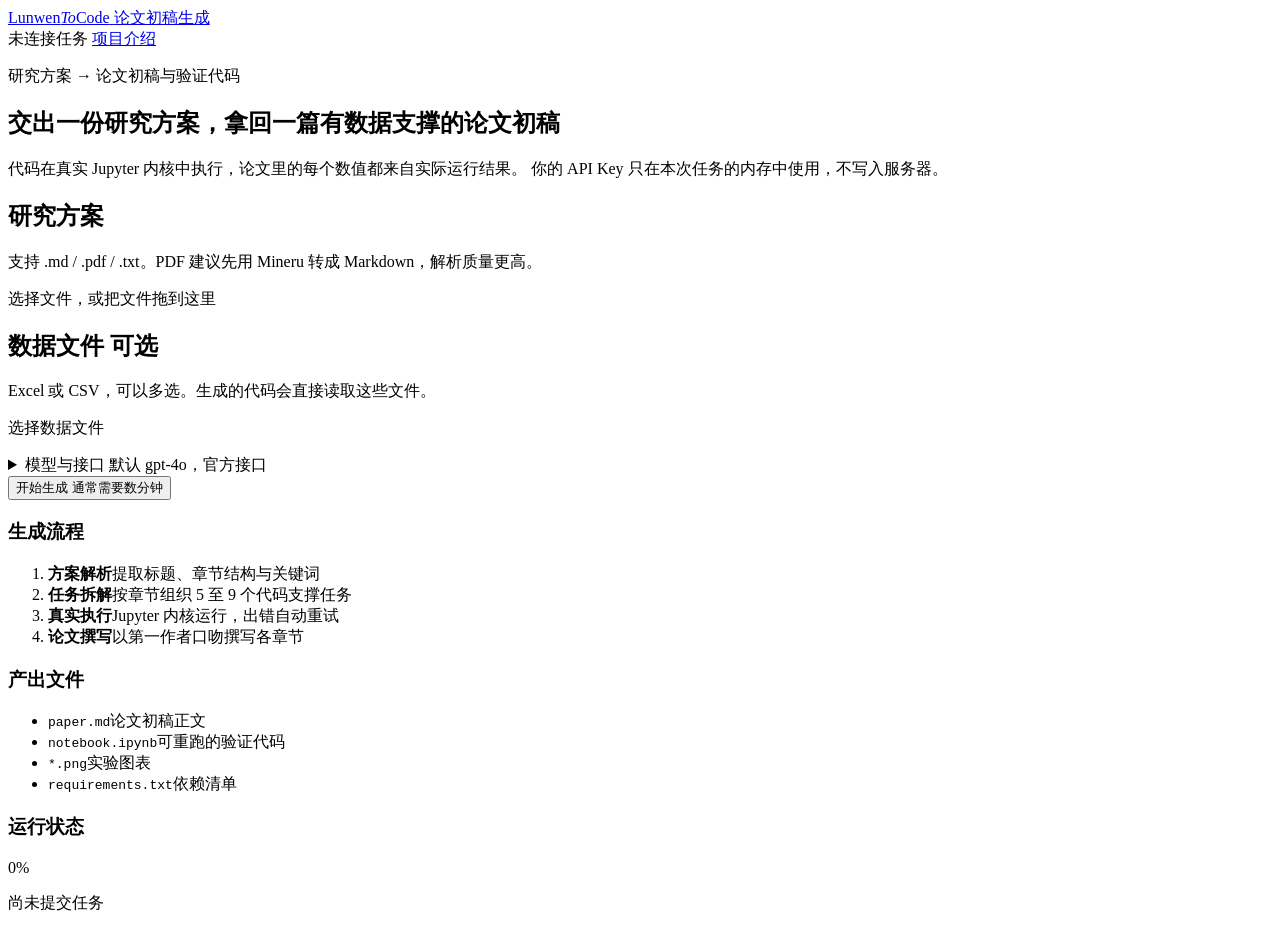
==== web/index.html @ e1cb53be "update" ====
<!DOCTYPE html>
<html lang="zh-CN">
<head>
<meta charset="UTF-8">
<meta name="viewport" content="width=device-width, initial-scale=1.0">
<title>LunwenToCode — 论文初稿生成</title>
<link rel="stylesheet" href="/static/style.css">
</head>
<body>

<header class="masthead">
  <div class="wrap masthead-inner">
    <a class="wordmark" href="/">
      <span class="wordmark-name">Lunwen<em>To</em>Code</span>
      <span class="wordmark-tag">论文初稿生成</span>
    </a>
    <div class="masthead-right">
      <span class="conn" id="conn"><i></i>未连接任务</span>
      <a class="mastnav-link" href="/site/index.html">项目介绍</a>
    </div>
  </div>
</header>

<main class="wrap sheet">

  <!-- ============ 提交 ============ -->
  <section class="pane" id="pane-setup">
    <div class="headline">
      <p class="headline-kicker"><span class="k-rule"></span>研究方案 → 论文初稿与验证代码</p>
      <h1>交出一份研究方案，拿回一篇有数据支撑的论文初稿</h1>
      <p class="headline-lede">
        代码在真实 Jupyter 内核中执行，论文里的每个数值都来自实际运行结果。
        你的 API Key 只在本次任务的内存中使用，不写入服务器。
      </p>
    </div>

    <div class="columns">
      <!-- 主栏 -->
      <div class="main-col">
        <form class="form" id="form" autocomplete="off">

          <div class="block">
            <h2 class="block-title">研究方案</h2>
            <p class="block-note">支持 .md / .pdf / .txt。PDF 建议先用 Mineru 转成 Markdown，解析质量更高。</p>

            <div class="drop" id="drop-proposal" tabindex="0" role="button" aria-label="选择研究方案文件">
              <input type="file" id="proposal" name="proposal" accept=".md,.markdown,.pdf,.txt" hidden>
              <div class="drop-inner">
                <span class="drop-label">选择文件，或把文件拖到这里</span>
              </div>
            </div>
            <p class="chosen" id="picked-proposal" hidden></p>
          </div>

          <div class="block">
            <h2 class="block-title">数据文件 <span class="mark-optional">可选</span></h2>
            <p class="block-note">Excel 或 CSV，可以多选。生成的代码会直接读取这些文件。</p>

            <div class="drop drop-quiet" id="drop-data" tabindex="0" role="button" aria-label="选择数据文件">
              <input type="file" id="data_files" name="data_files" accept=".xlsx,.xls,.csv" multiple hidden>
              <div class="drop-inner">
                <span class="drop-label">选择数据文件</span>
              </div>
            </div>
            <ul class="chosen-list" id="picked-data"></ul>
          </div>

          <details class="block block-fold" id="adv">
            <summary>
              <span class="fold-label">模型与接口</span>
              <span class="fold-note">默认 gpt-4o，官方接口</span>
            </summary>
            <div class="fold-body">
              <div class="row">
                <div class="col">
                  <label for="api_key">API Key <span class="mark-required">必填</span></label>
                  <input type="password" id="api_key" name="api_key" placeholder="sk-..." autocomplete="off">
                </div>
                <div class="col">
                  <label for="site_token">访问令牌 <span class="mark-optional">站点启用时需要</span></label>
                  <input type="password" id="site_token" name="site_token" placeholder="X-Access-Token" autocomplete="off">
                  <p class="field-note">存在本机浏览器，不会提交给模型服务商</p>
                </div>
              </div>
              <div class="col">
                <label for="base_url">Base URL <span class="mark-optional">可选</span></label>
                <input type="text" id="base_url" name="base_url" placeholder="https://api.openai.com/v1">
              </div>
              <div class="row row-3">
                <div class="col">
                  <label for="analyzer_model">分析模型</label>
                  <input type="text" id="analyzer_model" name="analyzer_model" placeholder="gpt-4o">
                </div>
                <div class="col">
                  <label for="coder_model">代码模型</label>
                  <input type="text" id="coder_model" name="coder_model" placeholder="gpt-4o">
                </div>
                <div class="col">
                  <label for="writer_model">写作模型 <span class="mark-optional">留空同分析模型</span></label>
                  <input type="text" id="writer_model" name="writer_model" placeholder="">
                </div>
              </div>
            </div>
          </details>

          <div class="submit-row">
            <button type="submit" class="go" id="submit">
              <span class="go-label">开始生成</span>
              <span class="go-note">通常需要数分钟</span>
            </button>
            <p class="form-error" id="form-error" hidden></p>
          </div>
        </form>

        <!-- ===== 运行日志 ===== -->
        <div class="log-block" id="log-block" hidden>
          <div class="log-head">
            <h2 class="block-title">执行记录</h2>
            <div class="log-tools">
              <span class="log-state" id="run-state">准备中</span>
              <button class="text-btn" id="btn-copy-log" type="button">复制</button>
            </div>
          </div>
          <div class="log" id="log"></div>
        </div>

        <!-- ===== 结果 ===== -->
        <div class="result" id="result-panel" hidden>
          <div class="result-head">
            <div>
              <h2 class="block-title">论文初稿</h2>
              <p class="result-title" id="result-title"></p>
            </div>
            <button class="text-btn strong" id="btn-download" type="button">下载项目包</button>
          </div>

          <nav class="tabs">
            <button class="tab active" data-tab="paper" type="button">正文</button>
            <button class="tab" data-tab="files" type="button">文件</button>
            <button class="tab" data-tab="meta" type="button">任务信息</button>
          </nav>

          <div class="tab-body" id="tab-paper"><article class="paper" id="paper"></article></div>
          <div class="tab-body" id="tab-files" hidden><ul class="files" id="files"></ul></div>
          <div class="tab-body" id="tab-meta" hidden><dl class="meta" id="meta"></dl></div>
        </div>
      </div>

      <!-- 边栏 -->
      <aside class="side-col">
        <section class="side-block">
          <h3 class="side-title">生成流程</h3>
          <ol class="flow">
            <li><b>方案解析</b><span>提取标题、章节结构与关键词</span></li>
            <li><b>任务拆解</b><span>按章节组织 5 至 9 个代码支撑任务</span></li>
            <li><b>真实执行</b><span>Jupyter 内核运行，出错自动重试</span></li>
            <li><b>论文撰写</b><span>以第一作者口吻撰写各章节</span></li>
          </ol>
        </section>

        <section class="side-block">
          <h3 class="side-title">产出文件</h3>
          <ul class="outs">
            <li><code>paper.md</code><span>论文初稿正文</span></li>
            <li><code>notebook.ipynb</code><span>可重跑的验证代码</span></li>
            <li><code>*.png</code><span>实验图表</span></li>
            <li><code>requirements.txt</code><span>依赖清单</span></li>
          </ul>
        </section>

        <section class="side-block">
          <h3 class="side-title">运行状态</h3>
          <div class="meter">
            <div class="meter-track"><div class="meter-fill" id="bar-fill"></div></div>
            <span class="meter-num" id="bar-num">0%</span>
          </div>
          <p class="side-note" id="run-task-id">尚未提交任务</p>
        </section>
      </aside>
    </div>

    <button class="back" id="btn-back" type="button" hidden>新建一个任务</button>
  </section>

</main>

<div class="toast" id="toast" hidden></div>

<script src="/static/app.js"></script>
</body>
</html>
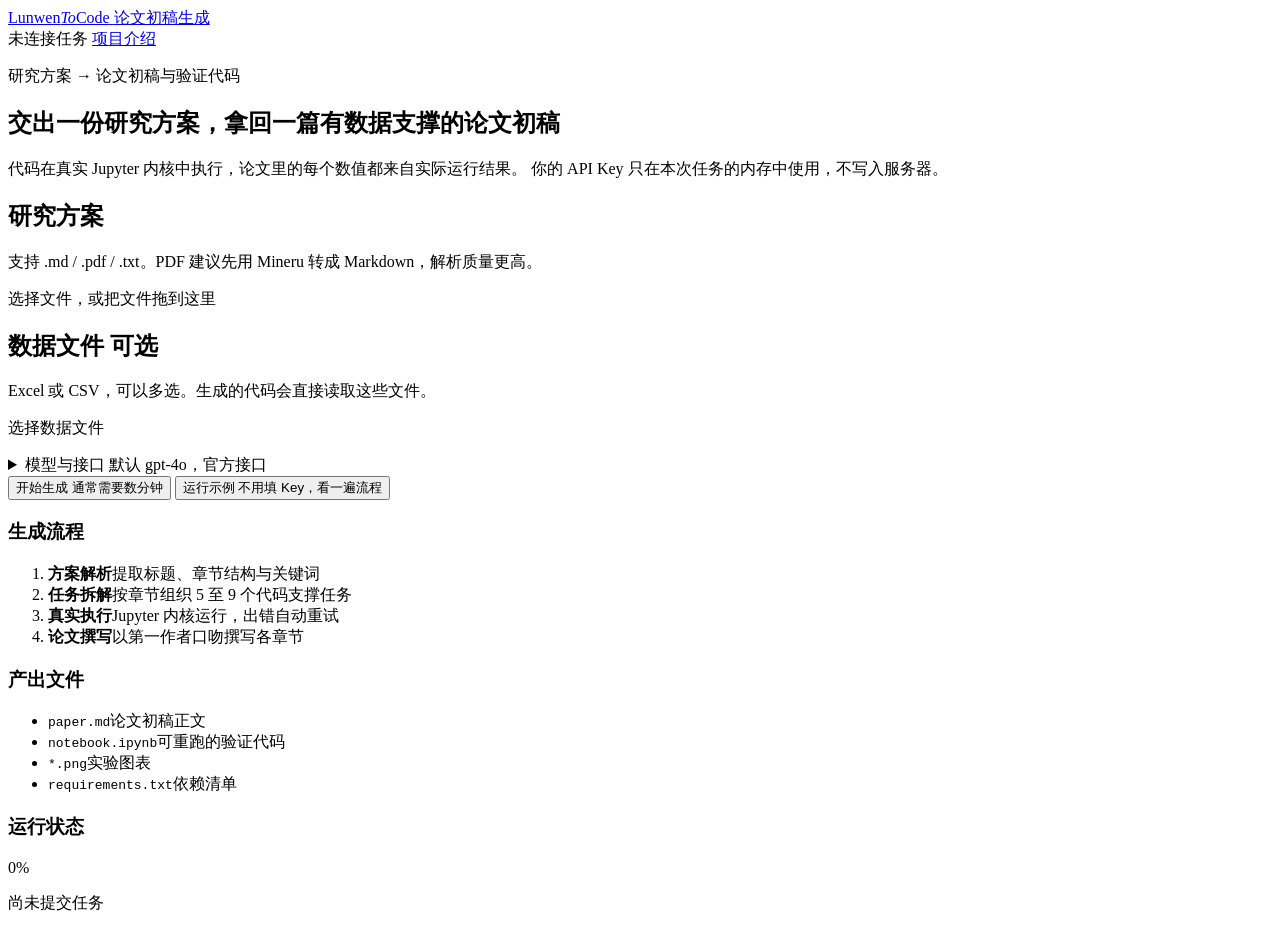
==== commit bcbb02af: "update" ====
--- a/web/index.html
+++ b/web/index.html
@@ -4,6 +4,7 @@
 <meta charset="UTF-8">
 <meta name="viewport" content="width=device-width, initial-scale=1.0">
 <title>LunwenToCode — 论文初稿生成</title>
+<link rel="stylesheet" href="/static/vendor/katex.min.css">
 <link rel="stylesheet" href="/static/style.css">
 </head>
 <body>
@@ -108,6 +109,10 @@
               <span class="go-label">开始生成</span>
               <span class="go-note">通常需要数分钟</span>
             </button>
+            <button type="button" class="go go-quiet" id="btn-demo">
+              <span class="go-label">运行示例</span>
+              <span class="go-note">不用填 Key，看一遍流程</span>
+            </button>
             <p class="form-error" id="form-error" hidden></p>
           </div>
         </form>
@@ -131,7 +136,10 @@
               <h2 class="block-title">论文初稿</h2>
               <p class="result-title" id="result-title"></p>
             </div>
-            <button class="text-btn strong" id="btn-download" type="button">下载项目包</button>
+            <div class="result-tools">
+              <span class="demo-flag" id="demo-flag" hidden>示例</span>
+              <button class="text-btn strong" id="btn-download" type="button">下载项目包</button>
+            </div>
           </div>
 
           <nav class="tabs">
@@ -186,6 +194,7 @@
 
 <div class="toast" id="toast" hidden></div>
 
+<script src="/static/vendor/katex.min.js"></script>
 <script src="/static/app.js"></script>
 </body>
 </html>
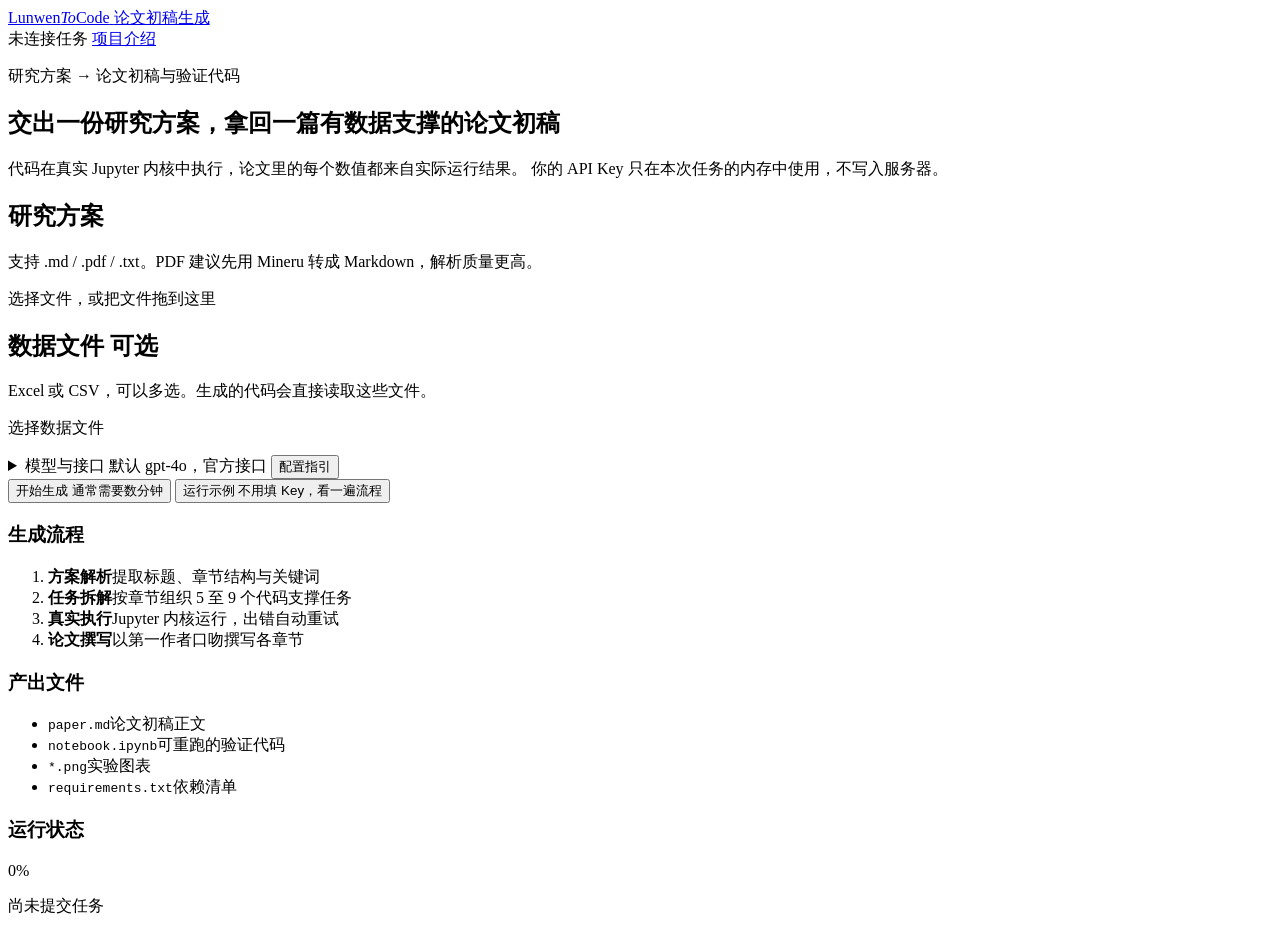
==== commit 9474753f: "update" ====
--- a/web/index.html
+++ b/web/index.html
@@ -70,17 +70,19 @@
             <summary>
               <span class="fold-label">模型与接口</span>
               <span class="fold-note">默认 gpt-4o，官方接口</span>
+              <button type="button" class="fold-act" id="btn-config">配置指引</button>
             </summary>
             <div class="fold-body">
               <div class="row">
                 <div class="col">
                   <label for="api_key">API Key <span class="mark-required">必填</span></label>
                   <input type="password" id="api_key" name="api_key" placeholder="sk-..." autocomplete="off">
-                </div>
-                <div class="col">
-                  <label for="site_token">访问令牌 <span class="mark-optional">站点启用时需要</span></label>
+                  <p class="field-note">只保存在本机浏览器，不会提交给模型服务商</p>
+                </div>
+                <div class="col">
+                  <label for="site_token">访问令牌 <span class="mark-optional" id="token-state">站点启用时需要</span></label>
                   <input type="password" id="site_token" name="site_token" placeholder="X-Access-Token" autocomplete="off">
-                  <p class="field-note">存在本机浏览器，不会提交给模型服务商</p>
+                  <p class="field-note" id="token-note">存在本机浏览器，不会提交给模型服务商</p>
                 </div>
               </div>
               <div class="col">
@@ -192,6 +194,40 @@
 
 </main>
 
+<!-- ===== 配置指引 ===== -->
+<dialog class="guide" id="dlg-config">
+  <div class="guide-inner">
+    <div class="guide-head">
+      <h3>要填哪些配置</h3>
+      <button type="button" class="guide-x" id="dlg-close" aria-label="关闭">×</button>
+    </div>
+
+    <ol class="guide-list">
+      <li>
+        <b>API Key</b><em class="tag tag-req">必填</em>
+        <p>模型服务商的密钥，形如 <code>sk-...</code>。只保存在本机浏览器，不会写入服务器。</p>
+      </li>
+      <li>
+        <b>Base URL</b><em class="tag">可选</em>
+        <p>自定义或代理接口地址，如 <code>https://api.openai.com/v1</code>。留空则用官方地址。</p>
+      </li>
+      <li>
+        <b>模型名</b><em class="tag">可选</em>
+        <p>分析 / 代码 / 写作三个模型可分别指定，留空用服务端默认值。</p>
+      </li>
+      <li>
+        <b>访问令牌</b><em class="tag tag-auto" id="dlg-token-tag">自动填入</em>
+        <p id="dlg-token-note">站点令牌已由服务端自动填入，无需手动输入。</p>
+      </li>
+    </ol>
+
+    <div class="guide-foot">
+      <button type="button" class="go go-quiet" id="dlg-cancel">知道了</button>
+      <button type="button" class="go" id="dlg-goto">去填写</button>
+    </div>
+  </div>
+</dialog>
+
 <div class="toast" id="toast" hidden></div>
 
 <script src="/static/vendor/katex.min.js"></script>
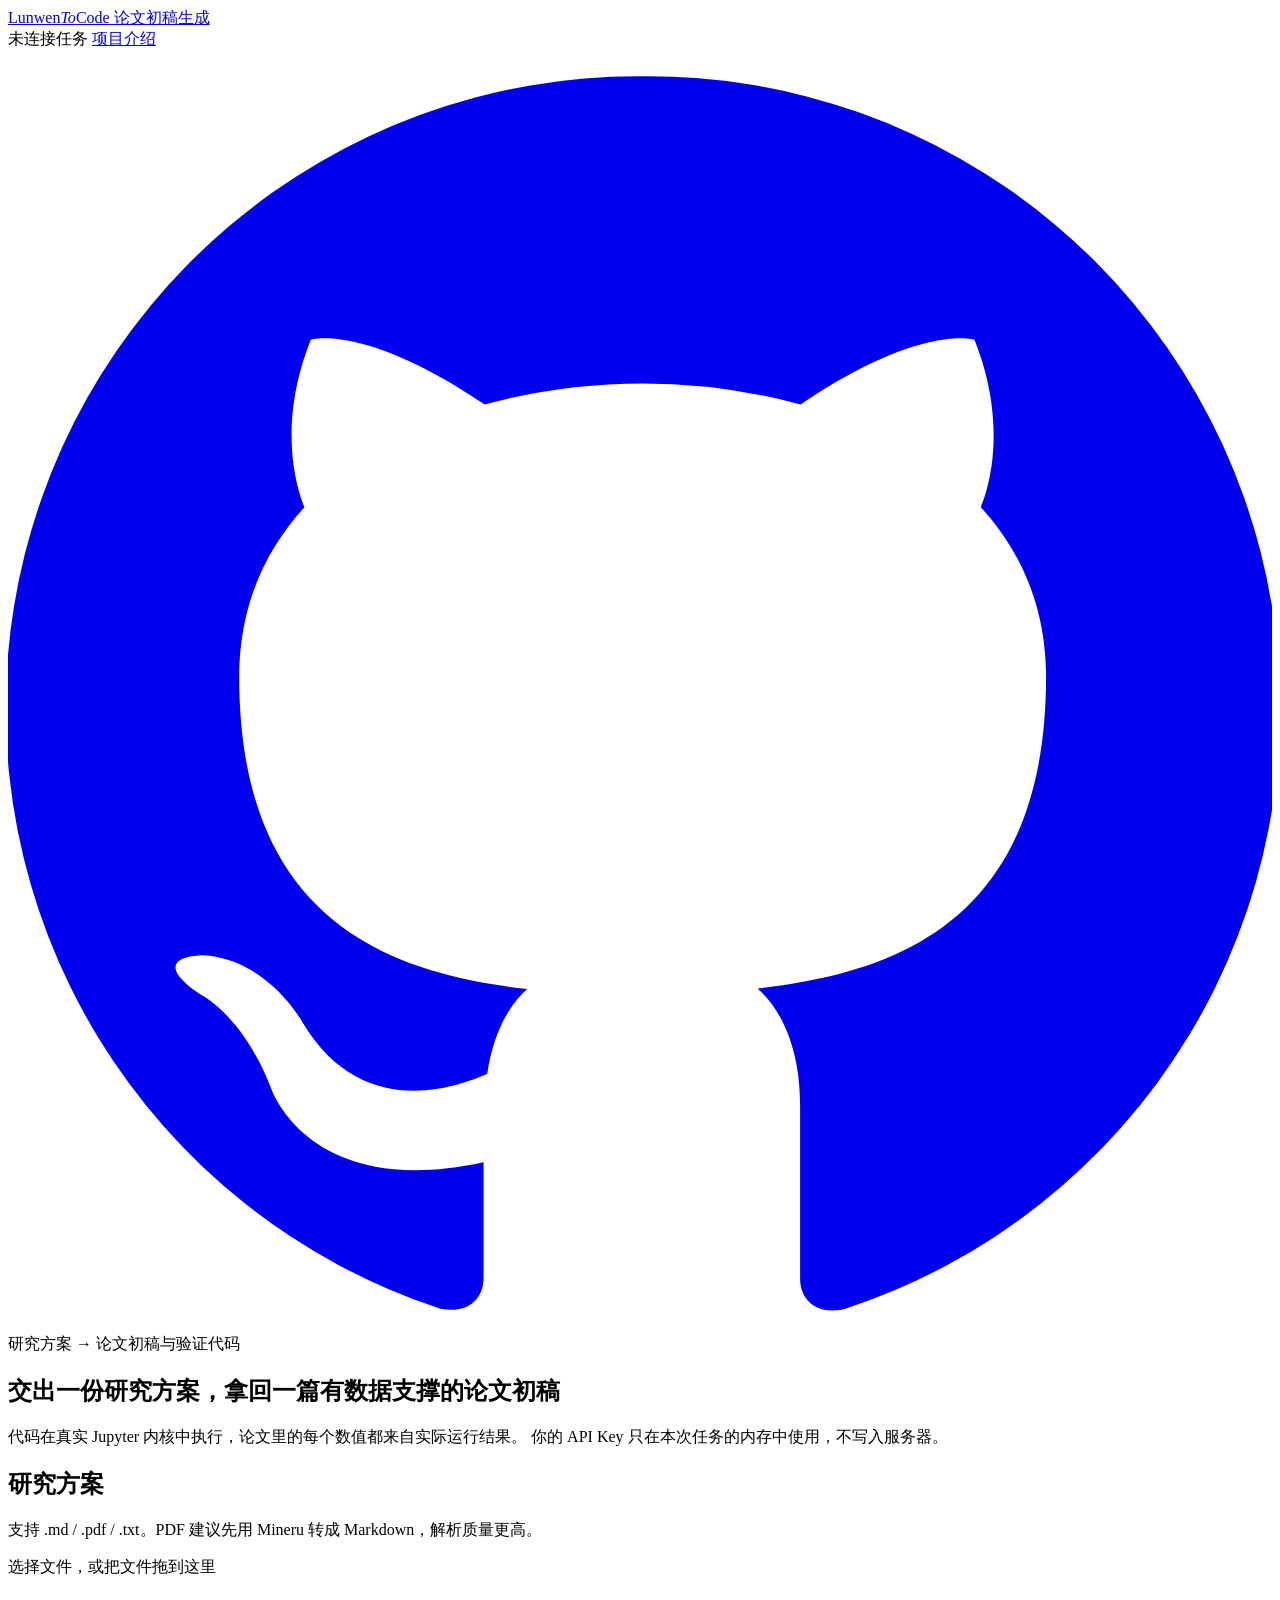
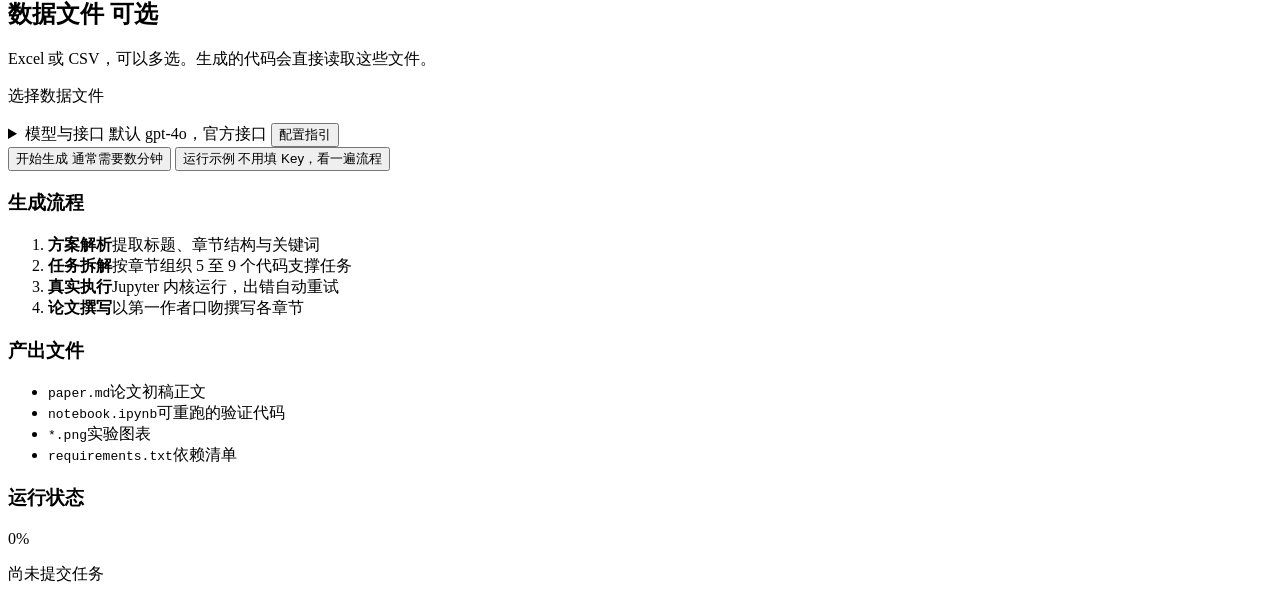
==== commit 8ff22292: "update" ====
--- a/web/index.html
+++ b/web/index.html
@@ -18,6 +18,11 @@
     <div class="masthead-right">
       <span class="conn" id="conn"><i></i>未连接任务</span>
       <a class="mastnav-link" href="/site/index.html">项目介绍</a>
+      <a class="github-link" href="https://github.com/1sdv/lunwentocode" target="_blank" rel="noopener noreferrer" aria-label="GitHub 仓库：1sdv/lunwentocode" title="GitHub · 1sdv/lunwentocode">
+        <svg viewBox="0 0 24 24" fill="currentColor" aria-hidden="true">
+          <path d="M12 .5a12 12 0 0 0-3.79 23.4c.6.11.82-.26.82-.58v-2.2c-3.34.73-4.04-1.42-4.04-1.42-.55-1.4-1.34-1.77-1.34-1.77-1.1-.75.08-.74.08-.74 1.21.09 1.85 1.25 1.85 1.25 1.08 1.85 2.83 1.31 3.52 1 .11-.78.42-1.31.76-1.61-2.67-.3-5.47-1.33-5.47-5.93 0-1.31.47-2.38 1.24-3.22-.13-.3-.54-1.53.12-3.18 0 0 1.01-.32 3.3 1.23a11.5 11.5 0 0 1 6 0c2.29-1.55 3.3-1.23 3.3-1.23.66 1.65.25 2.88.12 3.18.77.84 1.24 1.91 1.24 3.22 0 4.61-2.8 5.62-5.48 5.92.43.37.81 1.1.81 2.22v3.29c0 .32.22.7.83.58A12 12 0 0 0 12 .5z"></path>
+        </svg>
+      </a>
     </div>
   </div>
 </header>
@@ -88,6 +93,7 @@
               <div class="col">
                 <label for="base_url">Base URL <span class="mark-optional">可选</span></label>
                 <input type="text" id="base_url" name="base_url" placeholder="https://api.openai.com/v1">
+                <p class="field-note">漏填 <code>/v1</code> 也没关系，接口返回 404 时会自动补全重试</p>
               </div>
               <div class="row row-3">
                 <div class="col">
@@ -186,6 +192,11 @@
           </div>
           <p class="side-note" id="run-task-id">尚未提交任务</p>
         </section>
+
+        <section class="side-block" id="history-block" hidden>
+          <h3 class="side-title">历史任务 <span class="mark-optional">点击查看</span></h3>
+          <ul class="history" id="history"></ul>
+        </section>
       </aside>
     </div>
 
@@ -210,6 +221,7 @@
       <li>
         <b>Base URL</b><em class="tag">可选</em>
         <p>自定义或代理接口地址，如 <code>https://api.openai.com/v1</code>。留空则用官方地址。</p>
+        <p class="guide-tip">漏填 <code>/v1</code> 也没关系，接口返回 404 时会自动补全重试；调用失败时终端会给出具体原因。</p>
       </li>
       <li>
         <b>模型名</b><em class="tag">可选</em>
